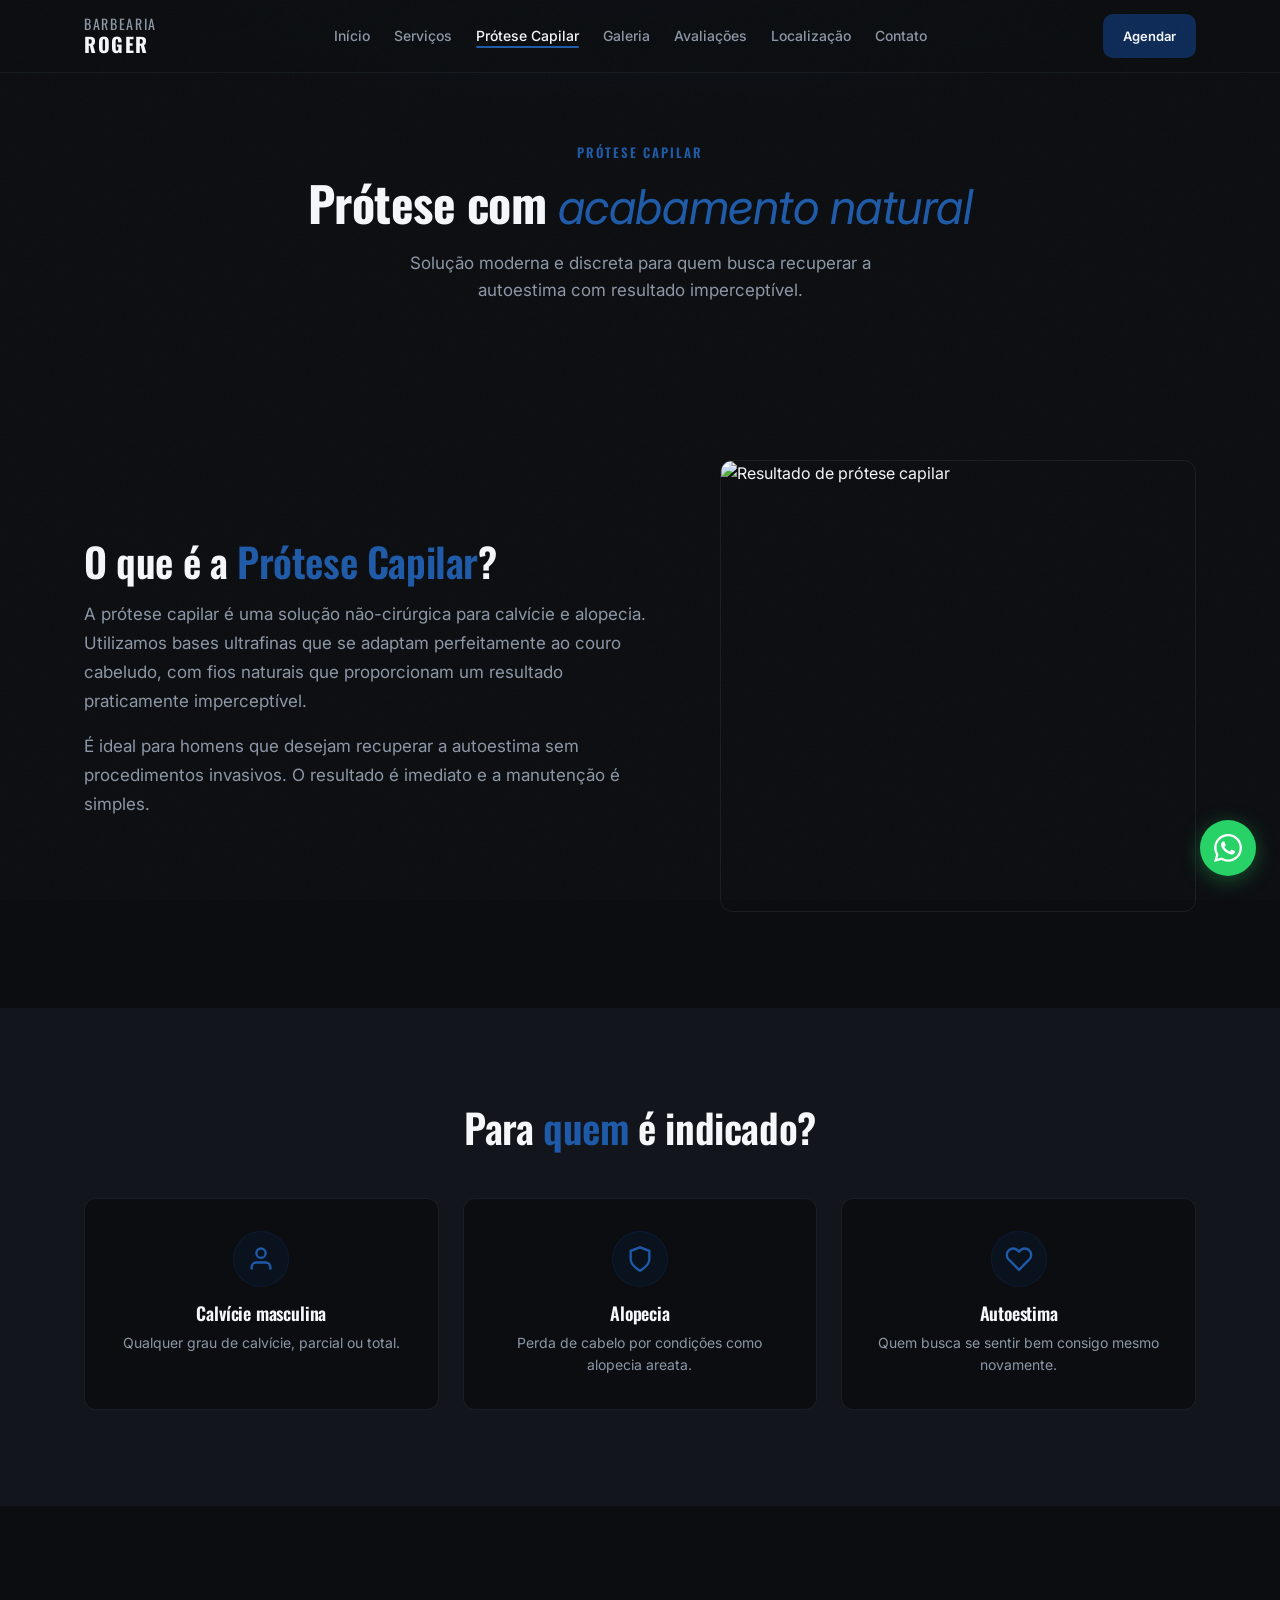
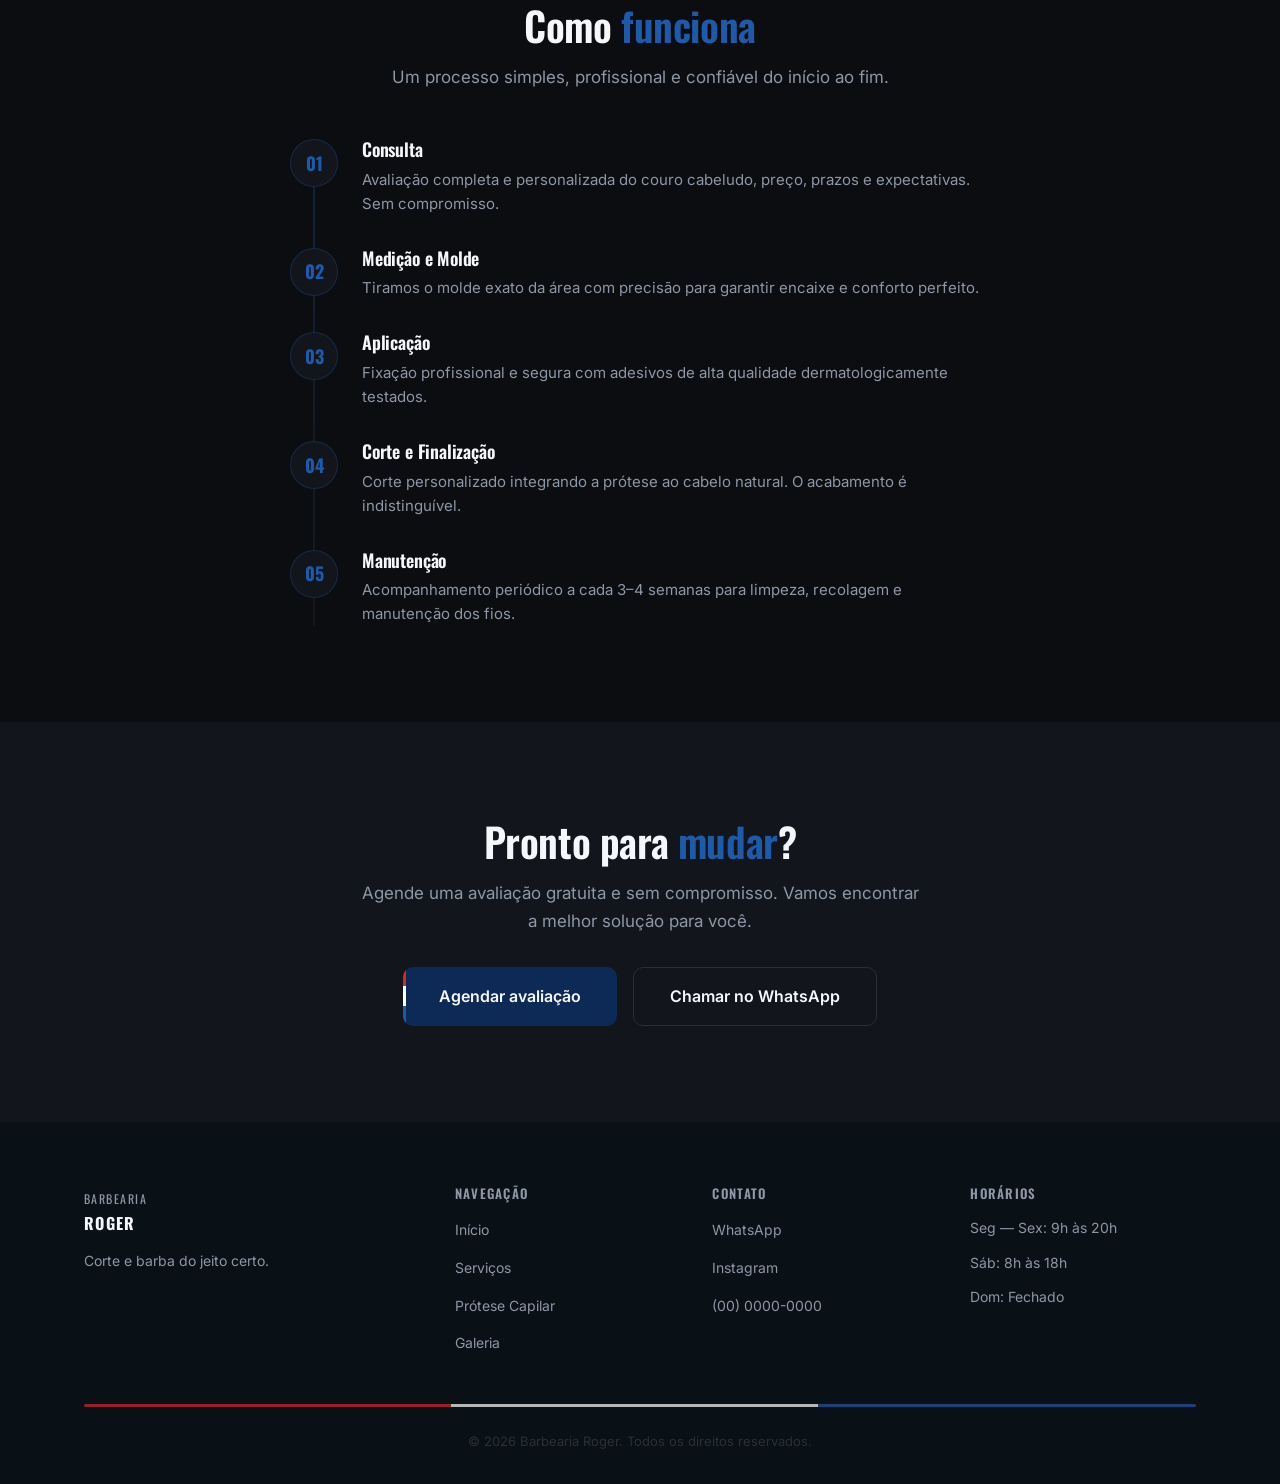
==== protese.html @ c95ae8a8 "feat: site completo Barbearia Roger — landing page, serviços, prótese capilar - Landing page com her" ====
<!DOCTYPE html>
<html lang="pt-BR">
<head>
  <meta charset="UTF-8">
  <meta name="viewport" content="width=device-width, initial-scale=1.0">
  <title>Prótese Capilar — Barbearia Roger</title>
  <meta name="description" content="Prótese capilar com acabamento natural na Barbearia Roger. Resultado imperceptível. Agende sua avaliação.">
  <link rel="preconnect" href="https://fonts.googleapis.com">
  <link rel="preconnect" href="https://fonts.gstatic.com" crossorigin>
  <link href="https://fonts.googleapis.com/css2?family=Oswald:wght@400;500;600;700&family=Inter:ital,wght@0,300;0,400;0,500;0,600;0,700;1,400&display=swap" rel="stylesheet">
  <link rel="stylesheet" href="css/style.css">
  <link rel="stylesheet" href="css/animations.css">
</head>
<body>
  <div class="noise-overlay"></div>

  <!-- Header -->
  <header class="header" id="header">
    <div class="container header__inner">
      <a href="index.html" class="header__logo">
        <span class="logo-text">BARBEARIA<br><strong>ROGER</strong></span>
      </a>
      <nav class="header__nav" id="nav">
        <ul class="header__menu">
          <li><a href="index.html" class="header__link">Início</a></li>
          <li><a href="servicos.html" class="header__link">Serviços</a></li>
          <li><a href="protese.html" class="header__link active">Prótese Capilar</a></li>
          <li><a href="index.html#galeria" class="header__link">Galeria</a></li>
          <li><a href="index.html#avaliacoes" class="header__link">Avaliações</a></li>
          <li><a href="index.html#localizacao" class="header__link">Localização</a></li>
          <li><a href="index.html#contato" class="header__link">Contato</a></li>
        </ul>
      </nav>
      <a href="https://wa.me/5500000000000" class="btn btn--primary header__cta" target="_blank" rel="noopener">Agendar</a>
      <button class="header__hamburger" id="hamburger" aria-label="Abrir menu">
        <span></span><span></span><span></span>
      </button>
    </div>
  </header>

  <div class="mobile-nav" id="mobileNav">
    <ul class="mobile-nav__menu">
      <li><a href="index.html" class="mobile-nav__link">Início</a></li>
      <li><a href="servicos.html" class="mobile-nav__link">Serviços</a></li>
      <li><a href="protese.html" class="mobile-nav__link">Prótese Capilar</a></li>
      <li><a href="index.html#galeria" class="mobile-nav__link">Galeria</a></li>
      <li><a href="index.html#avaliacoes" class="mobile-nav__link">Avaliações</a></li>
      <li><a href="index.html#localizacao" class="mobile-nav__link">Localização</a></li>
      <li><a href="index.html#contato" class="mobile-nav__link">Contato</a></li>
    </ul>
    <a href="https://wa.me/5500000000000" class="btn btn--primary mobile-nav__cta" target="_blank" rel="noopener">Agendar agora</a>
  </div>

  <main>
    <!-- Page Hero -->
    <section class="page-hero">
      <div class="container">
        <span class="section__badge">PRÓTESE CAPILAR</span>
        <h1 class="page-hero__title">Prótese com <em class="text-accent-italic">acabamento natural</em></h1>
        <p class="page-hero__subtitle">Solução moderna e discreta para quem busca recuperar a autoestima com resultado imperceptível.</p>
      </div>
    </section>

    <!-- O que é -->
    <section class="section">
      <div class="container">
        <div class="protese-page-grid">
          <div class="protese-page__content">
            <h2 class="section__title">O que é a <span class="text-accent">Prótese Capilar</span>?</h2>
            <p class="protese-page__text">
              A prótese capilar é uma solução não-cirúrgica para calvície e alopecia. Utilizamos bases ultrafinas que se adaptam perfeitamente ao couro cabeludo, com fios naturais que proporcionam um resultado praticamente imperceptível.
            </p>
            <p class="protese-page__text">
              É ideal para homens que desejam recuperar a autoestima sem procedimentos invasivos. O resultado é imediato e a manutenção é simples.
            </p>
          </div>
          <div class="protese-page__image">
            <img src="https://images.unsplash.com/photo-1622286342621-4bd786c2447c?w=600&h=700&fit=crop&crop=top" alt="Resultado de prótese capilar" loading="lazy">
          </div>
        </div>
      </div>
    </section>

    <!-- Para quem -->
    <section class="section section--alt">
      <div class="container">
        <div class="section__header">
          <h2 class="section__title">Para <span class="text-accent">quem</span> é indicado?</h2>
        </div>
        <div class="protese-features">
          <div class="protese-feature">
            <div class="protese-feature__icon">
              <svg width="28" height="28" viewBox="0 0 24 24" fill="none" stroke="currentColor" stroke-width="2"><path d="M20 21v-2a4 4 0 0 0-4-4H8a4 4 0 0 0-4 4v2"/><circle cx="12" cy="7" r="4"/></svg>
            </div>
            <h3>Calvície masculina</h3>
            <p>Qualquer grau de calvície, parcial ou total.</p>
          </div>
          <div class="protese-feature">
            <div class="protese-feature__icon">
              <svg width="28" height="28" viewBox="0 0 24 24" fill="none" stroke="currentColor" stroke-width="2"><path d="M12 22s8-4 8-10V5l-8-3-8 3v7c0 6 8 10 8 10z"/></svg>
            </div>
            <h3>Alopecia</h3>
            <p>Perda de cabelo por condições como alopecia areata.</p>
          </div>
          <div class="protese-feature">
            <div class="protese-feature__icon">
              <svg width="28" height="28" viewBox="0 0 24 24" fill="none" stroke="currentColor" stroke-width="2"><path d="M20.84 4.61a5.5 5.5 0 0 0-7.78 0L12 5.67l-1.06-1.06a5.5 5.5 0 0 0-7.78 7.78l1.06 1.06L12 21.23l7.78-7.78 1.06-1.06a5.5 5.5 0 0 0 0-7.78z"/></svg>
            </div>
            <h3>Autoestima</h3>
            <p>Quem busca se sentir bem consigo mesmo novamente.</p>
          </div>
        </div>
      </div>
    </section>

    <!-- Etapas -->
    <section class="section">
      <div class="container">
        <div class="section__header">
          <h2 class="section__title">Como <span class="text-accent">funciona</span></h2>
          <p class="section__subtitle">Um processo simples, profissional e confiável do início ao fim.</p>
        </div>
        <div class="steps-timeline">
          <div class="step-item">
            <div class="step-item__number">01</div>
            <div class="step-item__content">
              <h3>Consulta</h3>
              <p>Avaliação completa e personalizada do couro cabeludo, preço, prazos e expectativas. Sem compromisso.</p>
            </div>
          </div>
          <div class="step-item">
            <div class="step-item__number">02</div>
            <div class="step-item__content">
              <h3>Medição e Molde</h3>
              <p>Tiramos o molde exato da área com precisão para garantir encaixe e conforto perfeito.</p>
            </div>
          </div>
          <div class="step-item">
            <div class="step-item__number">03</div>
            <div class="step-item__content">
              <h3>Aplicação</h3>
              <p>Fixação profissional e segura com adesivos de alta qualidade dermatologicamente testados.</p>
            </div>
          </div>
          <div class="step-item">
            <div class="step-item__number">04</div>
            <div class="step-item__content">
              <h3>Corte e Finalização</h3>
              <p>Corte personalizado integrando a prótese ao cabelo natural. O acabamento é indistinguível.</p>
            </div>
          </div>
          <div class="step-item">
            <div class="step-item__number">05</div>
            <div class="step-item__content">
              <h3>Manutenção</h3>
              <p>Acompanhamento periódico a cada 3–4 semanas para limpeza, recolagem e manutenção dos fios.</p>
            </div>
          </div>
        </div>
      </div>
    </section>

    <!-- CTA -->
    <section class="section section--alt">
      <div class="container" style="text-align: center;">
        <h2 class="section__title" style="margin-bottom: var(--space-4);">Pronto para <span class="text-accent">mudar</span>?</h2>
        <p class="section__subtitle" style="margin-bottom: var(--space-6);">Agende uma avaliação gratuita e sem compromisso. Vamos encontrar a melhor solução para você.</p>
        <div style="display: flex; flex-wrap: wrap; justify-content: center; gap: var(--space-4);">
          <a href="https://wa.me/5500000000000?text=Olá! Gostaria de agendar uma avaliação de prótese capilar." class="btn btn--primary btn--lg" target="_blank" rel="noopener">
            <span class="btn__pole-stripe"></span>
            Agendar avaliação
          </a>
          <a href="https://wa.me/5500000000000" class="btn btn--secondary btn--lg" target="_blank" rel="noopener">
            Chamar no WhatsApp
          </a>
        </div>
      </div>
    </section>
  </main>

  <!-- Footer -->
  <footer class="footer">
    <div class="container">
      <div class="footer__grid">
        <div class="footer__brand">
          <span class="logo-text logo-text--sm">BARBEARIA<br><strong>ROGER</strong></span>
          <p class="footer__tagline">Corte e barba do jeito certo.</p>
        </div>
        <div class="footer__col">
          <h4 class="footer__heading">NAVEGAÇÃO</h4>
          <ul class="footer__links">
            <li><a href="index.html">Início</a></li>
            <li><a href="servicos.html">Serviços</a></li>
            <li><a href="protese.html">Prótese Capilar</a></li>
            <li><a href="index.html#galeria">Galeria</a></li>
          </ul>
        </div>
        <div class="footer__col">
          <h4 class="footer__heading">CONTATO</h4>
          <ul class="footer__links">
            <li><a href="https://wa.me/5500000000000" target="_blank" rel="noopener">WhatsApp</a></li>
            <li><a href="https://instagram.com/" target="_blank" rel="noopener">Instagram</a></li>
            <li><a href="tel:+5500000000000">(00) 0000-0000</a></li>
          </ul>
        </div>
        <div class="footer__col">
          <h4 class="footer__heading">HORÁRIOS</h4>
          <ul class="footer__links footer__links--info">
            <li>Seg — Sex: 9h às 20h</li>
            <li>Sáb: 8h às 18h</li>
            <li>Dom: Fechado</li>
          </ul>
        </div>
      </div>
      <div class="footer__barber-stripe"></div>
      <div class="footer__bottom">
        <p>&copy; 2026 Barbearia Roger. Todos os direitos reservados.</p>
      </div>
    </div>
  </footer>

  <a href="https://wa.me/5500000000000" class="whatsapp-float" target="_blank" rel="noopener" aria-label="WhatsApp">
    <svg width="28" height="28" viewBox="0 0 24 24" fill="#fff"><path d="M17.472 14.382c-.297-.149-1.758-.867-2.03-.967-.273-.099-.471-.148-.67.15-.197.297-.767.966-.94 1.164-.173.199-.347.223-.644.075-.297-.15-1.255-.463-2.39-1.475-.883-.788-1.48-1.761-1.653-2.059-.173-.297-.018-.458.13-.606.134-.133.298-.347.446-.52.149-.174.198-.298.298-.497.099-.198.05-.371-.025-.52-.075-.149-.669-1.612-.916-2.207-.242-.579-.487-.5-.669-.51-.173-.008-.371-.01-.57-.01-.198 0-.52.074-.792.372-.272.297-1.04 1.016-1.04 2.479 0 1.462 1.065 2.875 1.213 3.074.149.198 2.096 3.2 5.077 4.487.709.306 1.262.489 1.694.625.712.227 1.36.195 1.871.118.571-.085 1.758-.719 2.006-1.413.248-.694.248-1.289.173-1.413-.074-.124-.272-.198-.57-.347m-5.421 7.403h-.004a9.87 9.87 0 01-5.031-1.378l-.361-.214-3.741.982.998-3.648-.235-.374a9.86 9.86 0 01-1.51-5.26c.001-5.45 4.436-9.884 9.888-9.884 2.64 0 5.122 1.03 6.988 2.898a9.825 9.825 0 012.893 6.994c-.003 5.45-4.437 9.884-9.885 9.884m8.413-18.297A11.815 11.815 0 0012.05 0C5.495 0 .16 5.335.157 11.892c0 2.096.547 4.142 1.588 5.945L.057 24l6.305-1.654a11.882 11.882 0 005.683 1.448h.005c6.554 0 11.89-5.335 11.893-11.893a11.821 11.821 0 00-3.48-8.413z"/></svg>
  </a>

  <script src="js/main.js"></script>
  <style>
    .page-hero {
      padding: 140px 0 60px;
      text-align: center;
      background: radial-gradient(ellipse 60% 40% at 50% 0%, rgba(13, 42, 87, 0.2) 0%, transparent 70%);
    }
    .page-hero__title {
      font-size: clamp(32px, 6vw, 48px);
      font-family: var(--font-heading);
      font-weight: 700;
      margin-bottom: var(--space-4);
    }
    .page-hero__subtitle {
      font-size: 17px;
      color: var(--gray-smoke);
      max-width: 520px;
      margin: 0 auto;
    }

    /* Protese page grid */
    .protese-page-grid {
      display: grid;
      grid-template-columns: 1fr;
      gap: var(--space-7);
      align-items: center;
    }
    @media (min-width: 768px) {
      .protese-page-grid {
        grid-template-columns: 1.2fr 1fr;
        gap: var(--space-8);
      }
    }
    .protese-page__text {
      font-size: 17px;
      color: var(--gray-smoke);
      line-height: 1.7;
      margin-bottom: var(--space-4);
    }
    .protese-page__image {
      border-radius: var(--radius-card);
      overflow: hidden;
      border: 1px solid rgba(42, 47, 56, 0.5);
    }
    .protese-page__image img {
      width: 100%;
      height: 450px;
      object-fit: cover;
    }

    /* Features grid */
    .protese-features {
      display: grid;
      grid-template-columns: 1fr;
      gap: var(--space-5);
    }
    @media (min-width: 640px) {
      .protese-features {
        grid-template-columns: repeat(3, 1fr);
      }
    }
    .protese-feature {
      text-align: center;
      padding: var(--space-6);
      background: var(--black-coal);
      border: 1px solid rgba(42, 47, 56, 0.5);
      border-radius: var(--radius-card);
    }
    .protese-feature__icon {
      width: 56px;
      height: 56px;
      display: flex;
      align-items: center;
      justify-content: center;
      background: rgba(13, 42, 87, 0.2);
      border: 1px solid rgba(13, 42, 87, 0.4);
      border-radius: 50%;
      color: var(--blue-pole);
      margin: 0 auto var(--space-4);
    }
    .protese-feature h3 {
      font-size: 18px;
      margin-bottom: var(--space-2);
    }
    .protese-feature p {
      font-size: 14px;
      color: var(--gray-smoke);
    }

    /* Steps timeline */
    .steps-timeline {
      max-width: 700px;
      margin: 0 auto;
      display: flex;
      flex-direction: column;
      gap: var(--space-6);
      position: relative;
    }
    .steps-timeline::before {
      content: '';
      position: absolute;
      left: 23px;
      top: 0;
      bottom: 0;
      width: 2px;
      background: linear-gradient(180deg, var(--blue-pole) 0%, var(--gray-steel) 100%);
      opacity: 0.3;
    }
    .step-item {
      display: flex;
      gap: var(--space-5);
      align-items: flex-start;
      position: relative;
    }
    .step-item__number {
      font-family: var(--font-heading);
      font-size: 18px;
      font-weight: 700;
      color: var(--blue-pole);
      min-width: 48px;
      height: 48px;
      display: flex;
      align-items: center;
      justify-content: center;
      background: var(--black-graphite);
      border: 1px solid rgba(30, 90, 168, 0.3);
      border-radius: 50%;
      position: relative;
      z-index: 1;
    }
    .step-item__content h3 {
      font-size: 18px;
      margin-bottom: var(--space-2);
    }
    .step-item__content p {
      font-size: 15px;
      color: var(--gray-smoke);
      line-height: 1.6;
    }
  </style>
</body>
</html>
---- css/style.css ----
/* ========================================
   BARBEARIA ROGER — Design System CSS
   ======================================== */

/* ---- CSS Custom Properties (Tokens) ---- */
:root {
  /* Base */
  --black-coal: #0B0D10;
  --black-graphite: #12151B;
  --gray-steel: #2A2F38;
  --gray-smoke: #8D97A6;
  --white-ice: #F5F7FA;

  /* Brand */
  --blue-roger: #0D2A57;
  --blue-dark: #091B36;

  /* Accents */
  --red-pole: #D62828;
  --blue-pole: #1E5AA8;
  --white-pole: #FFFFFF;

  /* Footer special */
  --footer-bg: #091016;

  /* Spacing scale */
  --space-1: 4px;
  --space-2: 8px;
  --space-3: 12px;
  --space-4: 16px;
  --space-5: 24px;
  --space-6: 32px;
  --space-7: 48px;
  --space-8: 64px;

  /* Radius */
  --radius-card: 12px;
  --radius-chip: 999px;
  --radius-input: 10px;

  /* Container */
  --container-max: 1160px;
  --gutter: 24px;

  /* Type */
  --font-heading: 'Oswald', sans-serif;
  --font-body: 'Inter', sans-serif;

  /* Transitions */
  --transition-fast: 150ms ease;
  --transition-normal: 250ms ease;
  --transition-slow: 400ms ease;
}

/* ---- Reset ---- */
*, *::before, *::after {
  margin: 0;
  padding: 0;
  box-sizing: border-box;
}

html {
  scroll-behavior: smooth;
  -webkit-font-smoothing: antialiased;
  -moz-osx-font-smoothing: grayscale;
}

body {
  font-family: var(--font-body);
  font-size: 16px;
  line-height: 1.6;
  color: var(--white-ice);
  background-color: var(--black-coal);
  overflow-x: hidden;
}

img {
  max-width: 100%;
  height: auto;
  display: block;
}

a {
  color: inherit;
  text-decoration: none;
}

ul, ol {
  list-style: none;
}

button, input, textarea, select {
  font-family: inherit;
  font-size: inherit;
  color: inherit;
  border: none;
  outline: none;
  background: none;
}

button {
  cursor: pointer;
}

/* ---- Noise overlay ---- */
.noise-overlay {
  position: fixed;
  inset: 0;
  z-index: 9999;
  pointer-events: none;
  opacity: 0.035;
  background-image: url("data:image/svg+xml,%3Csvg viewBox='0 0 256 256' xmlns='http://www.w3.org/2000/svg'%3E%3Cfilter id='noise'%3E%3CfeTurbulence type='fractalNoise' baseFrequency='0.9' numOctaves='4' stitchTiles='stitch'/%3E%3C/filter%3E%3Crect width='100%25' height='100%25' filter='url(%23noise)'/%3E%3C/svg%3E");
  background-repeat: repeat;
  background-size: 256px 256px;
}

/* ---- Container ---- */
.container {
  width: 100%;
  max-width: var(--container-max);
  margin: 0 auto;
  padding: 0 var(--gutter);
}

/* ---- Typography ---- */
h1, h2, h3, h4, h5, h6 {
  font-family: var(--font-heading);
  font-weight: 600;
  line-height: 1.15;
  letter-spacing: -0.01em;
}

.text-accent {
  color: var(--blue-pole);
}

.text-accent-italic {
  color: var(--blue-pole);
  font-style: italic;
  font-family: var(--font-body);
  font-weight: 400;
}

/* ---- Buttons ---- */
.btn {
  display: inline-flex;
  align-items: center;
  justify-content: center;
  gap: var(--space-2);
  padding: 14px 28px;
  font-family: var(--font-body);
  font-size: 15px;
  font-weight: 600;
  border-radius: var(--radius-input);
  transition: all var(--transition-normal);
  position: relative;
  overflow: hidden;
  min-height: 44px;
  white-space: nowrap;
}

.btn--primary {
  background: var(--blue-roger);
  color: var(--white-ice);
}

.btn--primary:hover {
  background: var(--blue-dark);
  transform: translateY(-1px);
}

.btn__pole-stripe {
  position: absolute;
  left: 0;
  top: 0;
  bottom: 0;
  width: 3px;
  background: linear-gradient(
    180deg,
    var(--red-pole) 0%,
    var(--red-pole) 33%,
    var(--white-pole) 33%,
    var(--white-pole) 66%,
    var(--blue-pole) 66%,
    var(--blue-pole) 100%
  );
  border-radius: 3px 0 0 3px;
}

.btn--secondary {
  background: transparent;
  color: var(--white-ice);
  border: 1px solid var(--gray-steel);
}

.btn--secondary:hover {
  background: var(--black-graphite);
  transform: translateY(-1px);
}

.btn--ghost {
  background: transparent;
  color: var(--white-ice);
}

.btn--ghost:hover {
  text-decoration: underline;
  text-shadow: 0 0 8px rgba(245, 247, 250, 0.15);
}

.btn--lg {
  padding: 16px 36px;
  font-size: 16px;
}

.btn--full {
  width: 100%;
}

/* ---- Cards ---- */
.card {
  background: var(--black-graphite);
  border: 1px solid rgba(42, 47, 56, 0.6);
  border-radius: var(--radius-card);
  padding: var(--space-5);
  position: relative;
  transition: all var(--transition-normal);
}

.card:hover {
  border-color: rgba(42, 47, 56, 1);
  box-shadow: 0 0 30px rgba(13, 42, 87, 0.1);
}

.card__badge {
  position: absolute;
  top: var(--space-4);
  right: var(--space-4);
  background: var(--black-graphite);
  border: 1px solid var(--gray-steel);
  color: var(--white-ice);
  font-size: 11px;
  font-weight: 600;
  text-transform: uppercase;
  letter-spacing: 0.05em;
  padding: 4px 12px;
  border-radius: var(--radius-chip);
}

.badge--new .card__badge,
.card__badge.badge--new {
  border-color: var(--red-pole);
}
.badge--new::before {
  content: '';
  display: inline-block;
  width: 6px;
  height: 6px;
  background: var(--red-pole);
  border-radius: 50%;
  margin-right: 6px;
  vertical-align: middle;
}

/* ---- Section ---- */
.section {
  padding: 96px 0;
}

.section--alt {
  background: var(--black-graphite);
}

.section__header {
  text-align: center;
  margin-bottom: var(--space-7);
}

.section__badge {
  display: inline-block;
  font-family: var(--font-heading);
  font-size: 13px;
  font-weight: 600;
  letter-spacing: 0.15em;
  color: var(--blue-pole);
  text-transform: uppercase;
  margin-bottom: var(--space-3);
}

.section__title {
  font-size: clamp(28px, 5vw, 40px);
  color: var(--white-ice);
  margin-bottom: var(--space-4);
}

.section__subtitle {
  font-size: 17px;
  color: var(--gray-smoke);
  max-width: 560px;
  margin: 0 auto;
}

.section__cta {
  text-align: center;
  margin-top: var(--space-7);
}

/* ==============================
   HEADER
   ============================== */
.header {
  position: fixed;
  top: 0;
  left: 0;
  right: 0;
  z-index: 1000;
  background: rgba(11, 13, 16, 0.85);
  backdrop-filter: blur(16px);
  -webkit-backdrop-filter: blur(16px);
  border-bottom: 1px solid rgba(42, 47, 56, 0.4);
  transition: background var(--transition-normal);
}

.header__inner {
  display: flex;
  align-items: center;
  justify-content: space-between;
  height: 72px;
}

.header__logo {
  display: flex;
  align-items: center;
  gap: var(--space-3);
}

.logo-text {
  font-family: var(--font-heading);
  font-size: 14px;
  line-height: 1.2;
  letter-spacing: 0.12em;
  color: var(--gray-smoke);
}

.logo-text strong {
  font-size: 20px;
  color: var(--white-ice);
  letter-spacing: 0.08em;
}

.logo-text--sm {
  font-size: 12px;
}
.logo-text--sm strong {
  font-size: 16px;
}

.header__nav {
  display: none;
}

.header__menu {
  display: flex;
  gap: var(--space-5);
}

.header__link {
  font-size: 14px;
  font-weight: 500;
  color: var(--gray-smoke);
  transition: color var(--transition-fast);
  position: relative;
}

.header__link:hover,
.header__link.active {
  color: var(--white-ice);
}

.header__link.active::after {
  content: '';
  position: absolute;
  bottom: -4px;
  left: 0;
  right: 0;
  height: 2px;
  background: var(--blue-pole);
  border-radius: 1px;
}

.header__cta {
  display: none;
  padding: 10px 20px;
  font-size: 13px;
}

.header__hamburger {
  display: flex;
  flex-direction: column;
  gap: 5px;
  padding: 8px;
}

.header__hamburger span {
  display: block;
  width: 22px;
  height: 2px;
  background: var(--white-ice);
  border-radius: 2px;
  transition: all var(--transition-fast);
}

.header__hamburger.active span:nth-child(1) {
  transform: rotate(45deg) translate(5px, 5px);
}
.header__hamburger.active span:nth-child(2) {
  opacity: 0;
}
.header__hamburger.active span:nth-child(3) {
  transform: rotate(-45deg) translate(5px, -5px);
}

/* Mobile nav */
.mobile-nav {
  position: fixed;
  top: 72px;
  left: 0;
  right: 0;
  bottom: 0;
  background: rgba(11, 13, 16, 0.97);
  backdrop-filter: blur(20px);
  -webkit-backdrop-filter: blur(20px);
  z-index: 999;
  display: flex;
  flex-direction: column;
  align-items: center;
  justify-content: center;
  gap: var(--space-6);
  opacity: 0;
  pointer-events: none;
  transition: opacity var(--transition-normal);
}

.mobile-nav.active {
  opacity: 1;
  pointer-events: auto;
}

.mobile-nav__menu {
  display: flex;
  flex-direction: column;
  align-items: center;
  gap: var(--space-5);
}

.mobile-nav__link {
  font-family: var(--font-heading);
  font-size: 24px;
  font-weight: 500;
  color: var(--gray-smoke);
  transition: color var(--transition-fast);
}

.mobile-nav__link:hover {
  color: var(--white-ice);
}

.mobile-nav__cta {
  margin-top: var(--space-4);
}

@media (min-width: 768px) {
  .header__nav {
    display: block;
  }
  .header__cta {
    display: inline-flex;
  }
  .header__hamburger {
    display: none;
  }
}

/* ==============================
   HERO
   ============================== */
.hero {
  position: relative;
  min-height: 100vh;
  display: flex;
  align-items: center;
  padding-top: 72px;
  overflow: hidden;
}

.hero__bg {
  position: absolute;
  inset: 0;
  background:
    radial-gradient(ellipse 60% 50% at 50% 0%, rgba(13, 42, 87, 0.25) 0%, transparent 70%),
    radial-gradient(ellipse 40% 30% at 80% 80%, rgba(30, 90, 168, 0.08) 0%, transparent 70%);
  z-index: 0;
}

.hero__content {
  position: relative;
  z-index: 1;
  text-align: center;
  padding: var(--space-8) 0;
}

.hero__badge {
  display: inline-flex;
  align-items: center;
  gap: var(--space-2);
  background: var(--black-graphite);
  border: 1px solid var(--gray-steel);
  border-radius: var(--radius-chip);
  padding: 6px 16px;
  font-size: 12px;
  font-weight: 600;
  text-transform: uppercase;
  letter-spacing: 0.08em;
  color: var(--gray-smoke);
  margin-bottom: var(--space-6);
}

.barber-pole-dot {
  display: inline-block;
  width: 8px;
  height: 8px;
  border-radius: 50%;
  background: var(--red-pole);
  box-shadow: 0 0 8px rgba(214, 40, 40, 0.4);
}

.hero__title {
  font-size: clamp(40px, 8vw, 64px);
  font-weight: 700;
  letter-spacing: -0.02em;
  line-height: 1.05;
  margin-bottom: var(--space-5);
}

.hero__subtitle {
  font-size: clamp(16px, 2.5vw, 20px);
  color: var(--gray-smoke);
  max-width: 520px;
  margin: 0 auto var(--space-6);
  line-height: 1.5;
}

.hero__actions {
  display: flex;
  flex-wrap: wrap;
  justify-content: center;
  gap: var(--space-4);
  margin-bottom: var(--space-8);
}

.hero__stats {
  display: inline-flex;
  align-items: center;
  gap: var(--space-6);
  background: rgba(18, 21, 27, 0.6);
  border: 1px solid rgba(42, 47, 56, 0.5);
  border-radius: var(--radius-card);
  padding: var(--space-5) var(--space-6);
}

.hero__stat {
  text-align: center;
}

.hero__stat-number {
  display: block;
  font-family: var(--font-heading);
  font-size: 28px;
  font-weight: 700;
  color: var(--white-ice);
}

.hero__stat-label {
  font-size: 13px;
  color: var(--gray-smoke);
}

.hero__stat-divider {
  width: 1px;
  height: 32px;
  background: var(--gray-steel);
}

/* ==============================
   SERVICES
   ============================== */
.services-grid {
  display: grid;
  grid-template-columns: 1fr;
  gap: var(--space-5);
}

@media (min-width: 640px) {
  .services-grid {
    grid-template-columns: repeat(2, 1fr);
  }
}

@media (min-width: 1024px) {
  .services-grid {
    grid-template-columns: repeat(3, 1fr);
  }
}

.service-card {
  padding: var(--space-6);
}

.service-card__icon {
  width: 48px;
  height: 48px;
  display: flex;
  align-items: center;
  justify-content: center;
  background: rgba(13, 42, 87, 0.2);
  border: 1px solid rgba(13, 42, 87, 0.4);
  border-radius: var(--radius-input);
  color: var(--blue-pole);
  margin-bottom: var(--space-4);
}

.service-card__title {
  font-size: 20px;
  margin-bottom: var(--space-3);
}

.service-card__meta {
  display: flex;
  align-items: center;
  gap: var(--space-4);
  margin-bottom: var(--space-4);
}

.service-card__price {
  font-family: var(--font-heading);
  font-size: 24px;
  font-weight: 700;
  color: var(--white-ice);
}

.service-card__duration {
  font-size: 13px;
  color: var(--gray-smoke);
}

.service-card__features {
  display: flex;
  flex-direction: column;
  gap: var(--space-2);
}

.service-card__features li {
  font-size: 14px;
  color: var(--gray-smoke);
  padding-left: 16px;
  position: relative;
}

.service-card__features li::before {
  content: '';
  position: absolute;
  left: 0;
  top: 8px;
  width: 6px;
  height: 6px;
  border-radius: 50%;
  background: var(--blue-pole);
  opacity: 0.6;
}

/* ==============================
   PRÓTESE CAPILAR
   ============================== */
.protese-grid {
  display: grid;
  grid-template-columns: 1fr;
  gap: var(--space-7);
  align-items: center;
}

@media (min-width: 768px) {
  .protese-grid {
    grid-template-columns: 1fr 1fr;
    gap: var(--space-8);
  }
}

.protese__text {
  font-size: 17px;
  color: var(--gray-smoke);
  line-height: 1.7;
  margin-bottom: var(--space-6);
}

.protese__steps {
  display: flex;
  flex-direction: column;
  gap: var(--space-4);
  margin-bottom: var(--space-6);
}

.protese__step {
  display: flex;
  align-items: flex-start;
  gap: var(--space-4);
}

.protese__step-num {
  font-family: var(--font-heading);
  font-size: 20px;
  font-weight: 700;
  color: var(--blue-pole);
  min-width: 32px;
}

.protese__step h4 {
  font-family: var(--font-body);
  font-size: 15px;
  font-weight: 600;
  color: var(--white-ice);
  margin-bottom: 2px;
}

.protese__step p {
  font-size: 14px;
  color: var(--gray-smoke);
}

.protese__image-frame {
  position: relative;
  border-radius: var(--radius-card);
  overflow: hidden;
  border: 1px solid rgba(42, 47, 56, 0.5);
}

.protese__image-frame img {
  width: 100%;
  height: 500px;
  object-fit: cover;
}

.protese__image-badge {
  position: absolute;
  bottom: var(--space-5);
  left: var(--space-5);
  background: rgba(11, 13, 16, 0.85);
  backdrop-filter: blur(8px);
  border: 1px solid rgba(42, 47, 56, 0.5);
  border-radius: var(--radius-input);
  padding: 12px 20px;
  display: flex;
  flex-direction: column;
}

.protese__image-badge span {
  font-size: 12px;
  color: var(--gray-smoke);
}

.protese__image-badge strong {
  font-family: var(--font-heading);
  font-size: 18px;
  color: var(--white-ice);
}

/* ==============================
   ANTES E DEPOIS (Gallery)
   ============================== */
.gallery-grid {
  display: grid;
  grid-template-columns: 1fr;
  gap: var(--space-5);
}

@media (min-width: 640px) {
  .gallery-grid {
    grid-template-columns: repeat(2, 1fr);
  }
}

@media (min-width: 1024px) {
  .gallery-grid {
    grid-template-columns: repeat(3, 1fr);
  }
}

/* Tilt card wrapper */
.tilt-card {
  perspective: 800px;
  cursor: default;
}

.ba-card {
  background: var(--black-graphite);
  border: 1px solid rgba(42, 47, 56, 0.6);
  border-radius: var(--radius-card);
  overflow: hidden;
  position: relative;
  transform-style: preserve-3d;
  transition: transform 0ms, box-shadow var(--transition-normal);
  will-change: transform;
}

.ba-card:hover {
  box-shadow:
    0 20px 40px rgba(0, 0, 0, 0.3),
    0 0 30px rgba(13, 42, 87, 0.15);
}

.ba-card__shine {
  position: absolute;
  inset: 0;
  background: radial-gradient(
    circle at var(--mouse-x, 50%) var(--mouse-y, 50%),
    rgba(245, 247, 250, 0.06) 0%,
    transparent 60%
  );
  pointer-events: none;
  z-index: 2;
  opacity: 0;
  transition: opacity var(--transition-normal);
}

.ba-card:hover .ba-card__shine {
  opacity: 1;
}

.ba-card__images {
  display: grid;
  grid-template-columns: 1fr 1fr;
}

.ba-card__image {
  position: relative;
  overflow: hidden;
  height: 240px;
}

.ba-card__image img {
  width: 100%;
  height: 100%;
  object-fit: cover;
  transition: transform var(--transition-slow);
}

.ba-card:hover .ba-card__image img {
  transform: scale(1.03);
}

.ba-card__label {
  position: absolute;
  bottom: var(--space-2);
  left: var(--space-2);
  background: rgba(11, 13, 16, 0.8);
  backdrop-filter: blur(4px);
  padding: 3px 10px;
  border-radius: var(--radius-chip);
  font-size: 11px;
  font-weight: 600;
  text-transform: uppercase;
  letter-spacing: 0.05em;
  color: var(--gray-smoke);
}

.ba-card__label--after {
  background: rgba(13, 42, 87, 0.85);
  color: var(--white-ice);
}

.ba-card__info {
  padding: var(--space-4) var(--space-5);
  position: relative;
  z-index: 1;
}

.ba-card__info h4 {
  font-size: 16px;
  margin-bottom: 4px;
}

.ba-card__info p {
  font-size: 13px;
  color: var(--gray-smoke);
}

/* ==============================
   REVIEWS
   ============================== */
.reviews-hero {
  text-align: center;
  margin-bottom: var(--space-7);
}

.reviews-score {
  display: inline-flex;
  flex-direction: column;
  align-items: center;
  gap: var(--space-2);
}

.reviews-score__number {
  font-family: var(--font-heading);
  font-size: 56px;
  font-weight: 700;
  color: var(--white-ice);
  line-height: 1;
}

.reviews-score__stars {
  font-size: 22px;
  color: #FBBF24;
  letter-spacing: 4px;
}

.reviews-score__label {
  font-size: 14px;
  color: var(--gray-smoke);
}

.reviews-grid {
  display: grid;
  grid-template-columns: 1fr;
  gap: var(--space-5);
}

@media (min-width: 640px) {
  .reviews-grid {
    grid-template-columns: repeat(2, 1fr);
  }
}

@media (min-width: 1024px) {
  .reviews-grid {
    grid-template-columns: repeat(4, 1fr);
  }
}

.review-card {
  padding: var(--space-5);
}

.review-card__header {
  display: flex;
  align-items: center;
  gap: var(--space-3);
  margin-bottom: var(--space-4);
}

.review-card__avatar {
  width: 40px;
  height: 40px;
  border-radius: 50%;
  background: var(--blue-roger);
  display: flex;
  align-items: center;
  justify-content: center;
  font-family: var(--font-heading);
  font-size: 16px;
  font-weight: 700;
  color: var(--white-ice);
  flex-shrink: 0;
}

.review-card__name {
  font-family: var(--font-body);
  font-size: 14px;
  font-weight: 600;
}

.review-card__stars {
  font-size: 14px;
  color: #FBBF24;
  letter-spacing: 2px;
}

.review-card__text {
  font-size: 14px;
  color: var(--gray-smoke);
  line-height: 1.6;
  margin-bottom: var(--space-3);
}

.review-card__source {
  font-size: 12px;
  color: var(--gray-steel);
  font-weight: 500;
}

/* ==============================
   LOCATION
   ============================== */
.location-grid {
  display: grid;
  grid-template-columns: 1fr;
  gap: var(--space-7);
}

@media (min-width: 768px) {
  .location-grid {
    grid-template-columns: 1fr 1.5fr;
    align-items: start;
  }
}

.location__info {
  display: flex;
  flex-direction: column;
  gap: var(--space-5);
}

.location__item {
  display: flex;
  gap: var(--space-4);
  align-items: flex-start;
}

.location__item svg {
  color: var(--blue-pole);
  flex-shrink: 0;
  margin-top: 2px;
}

.location__item h4 {
  font-family: var(--font-body);
  font-size: 15px;
  font-weight: 600;
  margin-bottom: 4px;
}

.location__item p {
  font-size: 14px;
  color: var(--gray-smoke);
  line-height: 1.5;
}

.location__map {
  border-radius: var(--radius-card);
  overflow: hidden;
  border: 1px solid rgba(42, 47, 56, 0.5);
}

/* ==============================
   CONTACT
   ============================== */
.contact-grid {
  display: grid;
  grid-template-columns: 1fr;
  gap: var(--space-7);
}

@media (min-width: 768px) {
  .contact-grid {
    grid-template-columns: 1fr 1.5fr;
    align-items: start;
  }
}

.contact__buttons {
  display: flex;
  flex-direction: column;
  gap: var(--space-4);
}

.contact-btn {
  display: flex;
  align-items: center;
  gap: var(--space-4);
  padding: var(--space-5);
  background: var(--black-coal);
  border: 1px solid rgba(42, 47, 56, 0.6);
  border-radius: var(--radius-card);
  transition: all var(--transition-normal);
}

.contact-btn:hover {
  border-color: var(--gray-steel);
  transform: translateY(-2px);
}

.contact-btn svg {
  flex-shrink: 0;
}

.contact-btn strong {
  display: block;
  font-size: 15px;
}

.contact-btn span {
  font-size: 13px;
  color: var(--gray-smoke);
}

.contact-btn--whatsapp:hover {
  border-color: #25D366;
}

.contact-btn--whatsapp svg {
  color: #25D366;
}

.contact-btn--instagram:hover {
  border-color: #E1306C;
}

.contact-btn--instagram svg {
  color: #E1306C;
}

.contact-btn--phone svg {
  color: var(--blue-pole);
}

/* Form */
.contact-form {
  display: flex;
  flex-direction: column;
  gap: var(--space-4);
}

.form-input {
  width: 100%;
  padding: 14px 16px;
  background: var(--black-coal);
  border: 1px solid var(--gray-steel);
  border-radius: var(--radius-input);
  color: var(--white-ice);
  font-size: 15px;
  transition: border-color var(--transition-fast);
}

.form-input::placeholder {
  color: var(--gray-smoke);
}

.form-input:focus {
  border-color: var(--blue-roger);
  box-shadow: 0 0 0 3px rgba(13, 42, 87, 0.2);
}

.form-input:invalid:not(:placeholder-shown) {
  border-color: var(--red-pole);
}

select.form-input {
  appearance: none;
  background-image: url("data:image/svg+xml,%3Csvg xmlns='http://www.w3.org/2000/svg' width='16' height='16' viewBox='0 0 24 24' fill='none' stroke='%238D97A6' stroke-width='2'%3E%3Cpolyline points='6 9 12 15 18 9'%3E%3C/polyline%3E%3C/svg%3E");
  background-repeat: no-repeat;
  background-position: right 14px center;
  padding-right: 40px;
}

select.form-input option {
  background: var(--black-coal);
  color: var(--white-ice);
}

textarea.form-input {
  resize: vertical;
  min-height: 100px;
}

/* ==============================
   FOOTER
   ============================== */
.footer {
  background: var(--footer-bg);
  padding: var(--space-8) 0 var(--space-6);
}

.footer__grid {
  display: grid;
  grid-template-columns: 1fr;
  gap: var(--space-6);
  margin-bottom: var(--space-7);
}

@media (min-width: 640px) {
  .footer__grid {
    grid-template-columns: repeat(2, 1fr);
  }
}

@media (min-width: 768px) {
  .footer__grid {
    grid-template-columns: 1.5fr 1fr 1fr 1fr;
  }
}

.footer__tagline {
  font-size: 14px;
  color: var(--gray-smoke);
  margin-top: var(--space-3);
}

.footer__heading {
  font-family: var(--font-heading);
  font-size: 13px;
  font-weight: 600;
  letter-spacing: 0.1em;
  color: var(--gray-smoke);
  margin-bottom: var(--space-4);
}

.footer__links {
  display: flex;
  flex-direction: column;
  gap: var(--space-3);
}

.footer__links a {
  font-size: 14px;
  color: var(--gray-smoke);
  transition: color var(--transition-fast);
}

.footer__links a:hover {
  color: var(--white-ice);
}

.footer__links--info li {
  font-size: 14px;
  color: var(--gray-smoke);
}

.footer__barber-stripe {
  height: 3px;
  background: linear-gradient(
    90deg,
    var(--red-pole) 0%,
    var(--red-pole) 33%,
    var(--white-pole) 33%,
    var(--white-pole) 66%,
    var(--blue-pole) 66%,
    var(--blue-pole) 100%
  );
  border-radius: 2px;
  margin-bottom: var(--space-5);
  opacity: 0.7;
}

.footer__bottom {
  text-align: center;
}

.footer__bottom p {
  font-size: 13px;
  color: var(--gray-steel);
}

/* ==============================
   WHATSAPP FLOAT
   ============================== */
.whatsapp-float {
  position: fixed;
  bottom: 24px;
  right: 24px;
  z-index: 900;
  width: 56px;
  height: 56px;
  background: #25D366;
  border-radius: 50%;
  display: flex;
  align-items: center;
  justify-content: center;
  box-shadow: 0 4px 20px rgba(37, 211, 102, 0.35);
  transition: all var(--transition-normal);
}

.whatsapp-float:hover {
  transform: scale(1.1);
  box-shadow: 0 6px 28px rgba(37, 211, 102, 0.5);
}

/* ==============================
   SCROLL ANIMATIONS (fade-in)
   ============================== */
.fade-in {
  opacity: 0;
  transform: translateY(24px);
  transition: opacity 0.6s ease, transform 0.6s ease;
}

.fade-in.visible {
  opacity: 1;
  transform: translateY(0);
}

/* ==============================
   RESPONSIVE FINE-TUNING
   ============================== */
@media (max-width: 767px) {
  .hero__stats {
    flex-direction: row;
    gap: var(--space-4);
    padding: var(--space-4) var(--space-5);
  }

  .hero__stat-divider {
    width: 1px;
    height: 24px;
  }

  .protese__image-frame img {
    height: 350px;
  }

  .ba-card__image {
    height: 180px;
  }
}

@media (max-width: 479px) {
  .hero__actions {
    flex-direction: column;
    align-items: stretch;
  }

  .hero__actions .btn {
    width: 100%;
  }
}
---- css/animations.css ----
/* ========================================
   BARBEARIA ROGER — Animations CSS
   ======================================== */

/* ---- Scroll reveal animations ---- */
@keyframes fadeInUp {
  from {
    opacity: 0;
    transform: translateY(30px);
  }
  to {
    opacity: 1;
    transform: translateY(0);
  }
}

@keyframes fadeInLeft {
  from {
    opacity: 0;
    transform: translateX(-30px);
  }
  to {
    opacity: 1;
    transform: translateX(0);
  }
}

@keyframes fadeInRight {
  from {
    opacity: 0;
    transform: translateX(30px);
  }
  to {
    opacity: 1;
    transform: translateX(0);
  }
}

@keyframes scaleIn {
  from {
    opacity: 0;
    transform: scale(0.92);
  }
  to {
    opacity: 1;
    transform: scale(1);
  }
}

@keyframes pulse {
  0%, 100% {
    box-shadow: 0 0 8px rgba(214, 40, 40, 0.4);
  }
  50% {
    box-shadow: 0 0 16px rgba(214, 40, 40, 0.7);
  }
}

/* ---- Hero animations ---- */
.hero__badge {
  animation: fadeInUp 0.6s ease 0.2s both;
}

.hero__title {
  animation: fadeInUp 0.6s ease 0.4s both;
}

.hero__subtitle {
  animation: fadeInUp 0.6s ease 0.55s both;
}

.hero__actions {
  animation: fadeInUp 0.6s ease 0.7s both;
}

.hero__stats {
  animation: fadeInUp 0.6s ease 0.85s both;
}

.barber-pole-dot {
  animation: pulse 2s ease-in-out infinite;
}

/* ---- Tilt card 3D ---- */
.tilt-card {
  perspective: 800px;
}

.tilt-card .ba-card {
  transform-style: preserve-3d;
  /* Transition set to 0ms when hovering so it's instant */
  transition: box-shadow var(--transition-normal);
}

/* ---- Stagger entrance for cards in grid ---- */
.services-grid .card,
.gallery-grid .tilt-card,
.reviews-grid .card {
  opacity: 0;
  transform: translateY(30px);
}

.services-grid .card.visible,
.gallery-grid .tilt-card.visible,
.reviews-grid .card.visible {
  animation: fadeInUp 0.5s ease forwards;
}

.services-grid .card.visible:nth-child(1),
.gallery-grid .tilt-card.visible:nth-child(1),
.reviews-grid .card.visible:nth-child(1) { animation-delay: 0ms; }

.services-grid .card.visible:nth-child(2),
.gallery-grid .tilt-card.visible:nth-child(2),
.reviews-grid .card.visible:nth-child(2) { animation-delay: 80ms; }

.services-grid .card.visible:nth-child(3),
.gallery-grid .tilt-card.visible:nth-child(3),
.reviews-grid .card.visible:nth-child(3) { animation-delay: 160ms; }

.services-grid .card.visible:nth-child(4),
.gallery-grid .tilt-card.visible:nth-child(4),
.reviews-grid .card.visible:nth-child(4) { animation-delay: 240ms; }

.services-grid .card.visible:nth-child(5),
.gallery-grid .tilt-card.visible:nth-child(5) { animation-delay: 320ms; }

.services-grid .card.visible:nth-child(6),
.gallery-grid .tilt-card.visible:nth-child(6) { animation-delay: 400ms; }

/* ---- Section header animation ---- */
.section__header {
  opacity: 0;
  transform: translateY(24px);
}

.section__header.visible {
  animation: fadeInUp 0.6s ease forwards;
}

/* ---- Protese section ---- */
.protese__content {
  opacity: 0;
  transform: translateX(-30px);
}

.protese__content.visible {
  animation: fadeInLeft 0.6s ease forwards;
}

.protese__image {
  opacity: 0;
  transform: translateX(30px);
}

.protese__image.visible {
  animation: fadeInRight 0.6s ease 0.2s forwards;
}

/* ---- Location & Contact ---- */
.location__info,
.contact__buttons {
  opacity: 0;
  transform: translateX(-24px);
}

.location__info.visible,
.contact__buttons.visible {
  animation: fadeInLeft 0.6s ease forwards;
}

.location__map,
.contact-form {
  opacity: 0;
  transform: translateX(24px);
}

.location__map.visible,
.contact-form.visible {
  animation: fadeInRight 0.6s ease 0.15s forwards;
}

/* ---- Reviews hero ---- */
.reviews-hero {
  opacity: 0;
  transform: scale(0.92);
}

.reviews-hero.visible {
  animation: scaleIn 0.6s ease forwards;
}

/* ---- Reduced motion ---- */
@media (prefers-reduced-motion: reduce) {
  *, *::before, *::after {
    animation-duration: 0.01ms !important;
    animation-iteration-count: 1 !important;
    transition-duration: 0.01ms !important;
  }
}
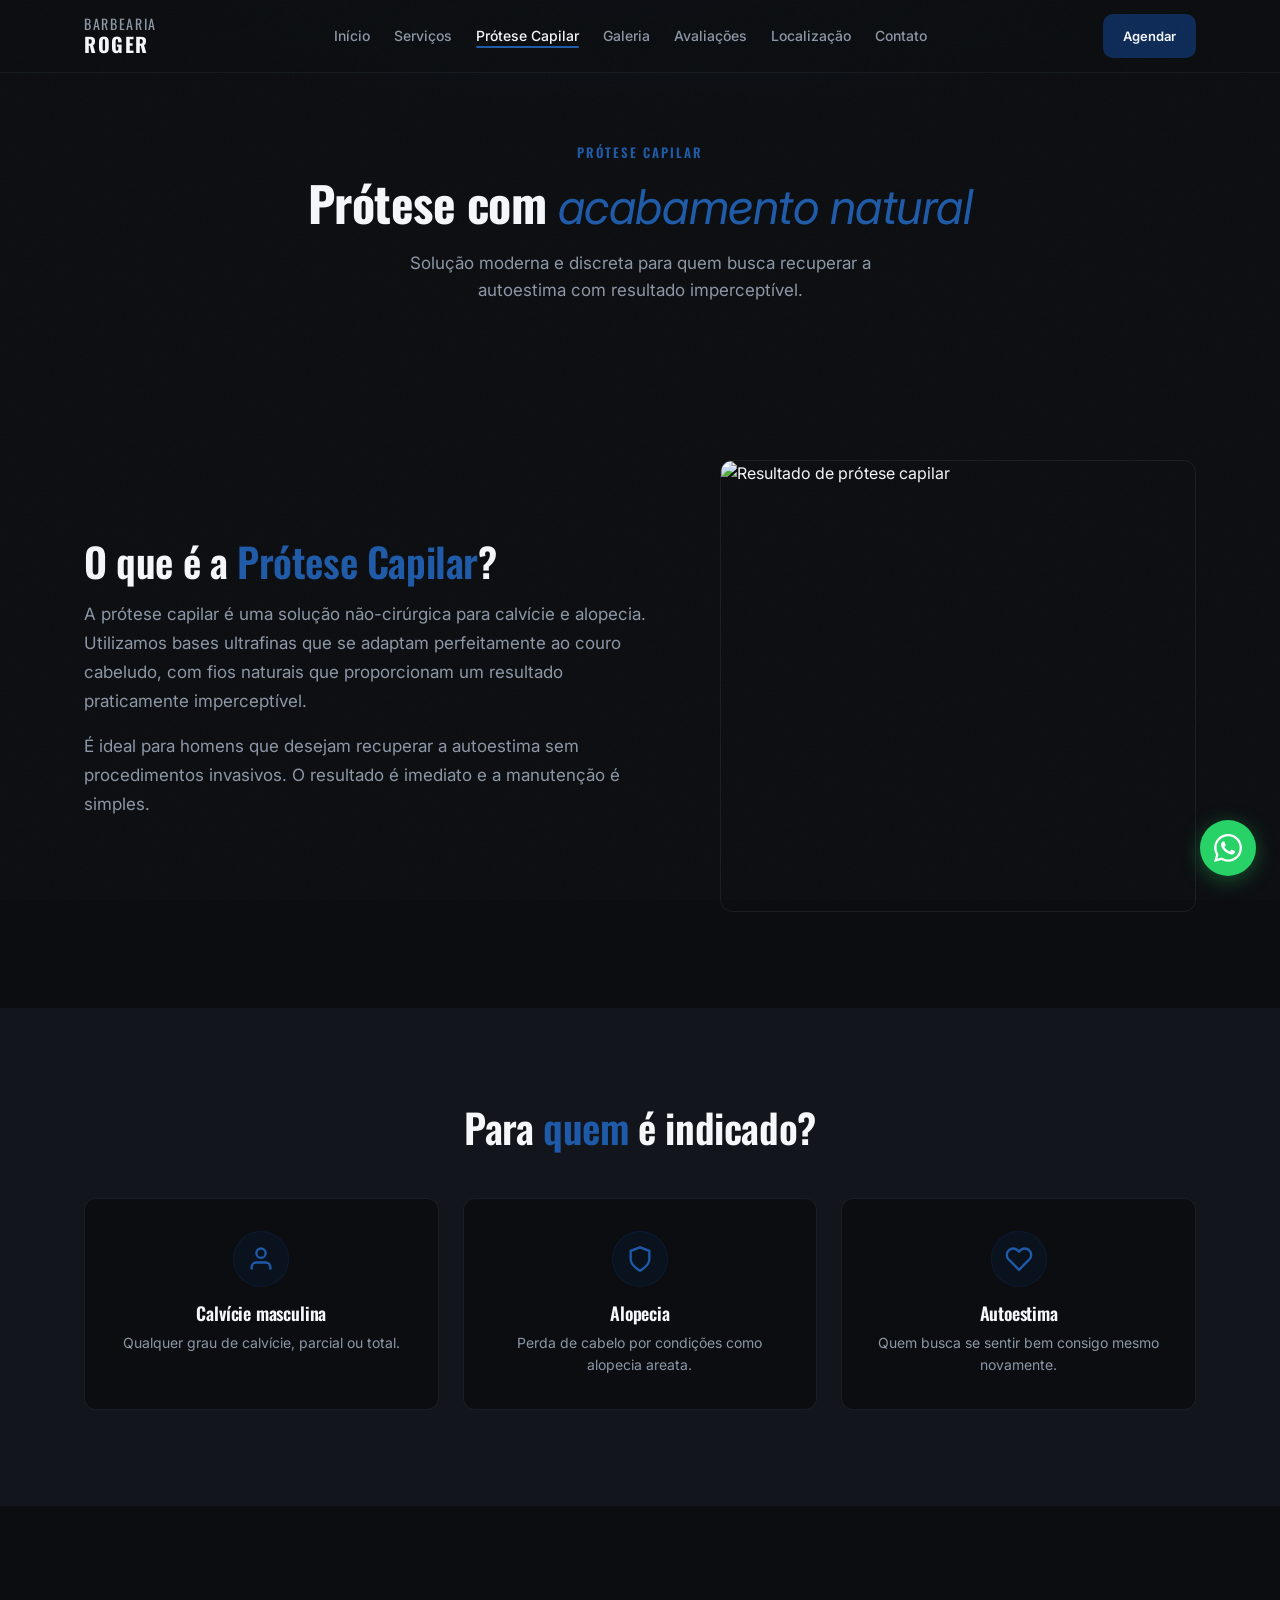
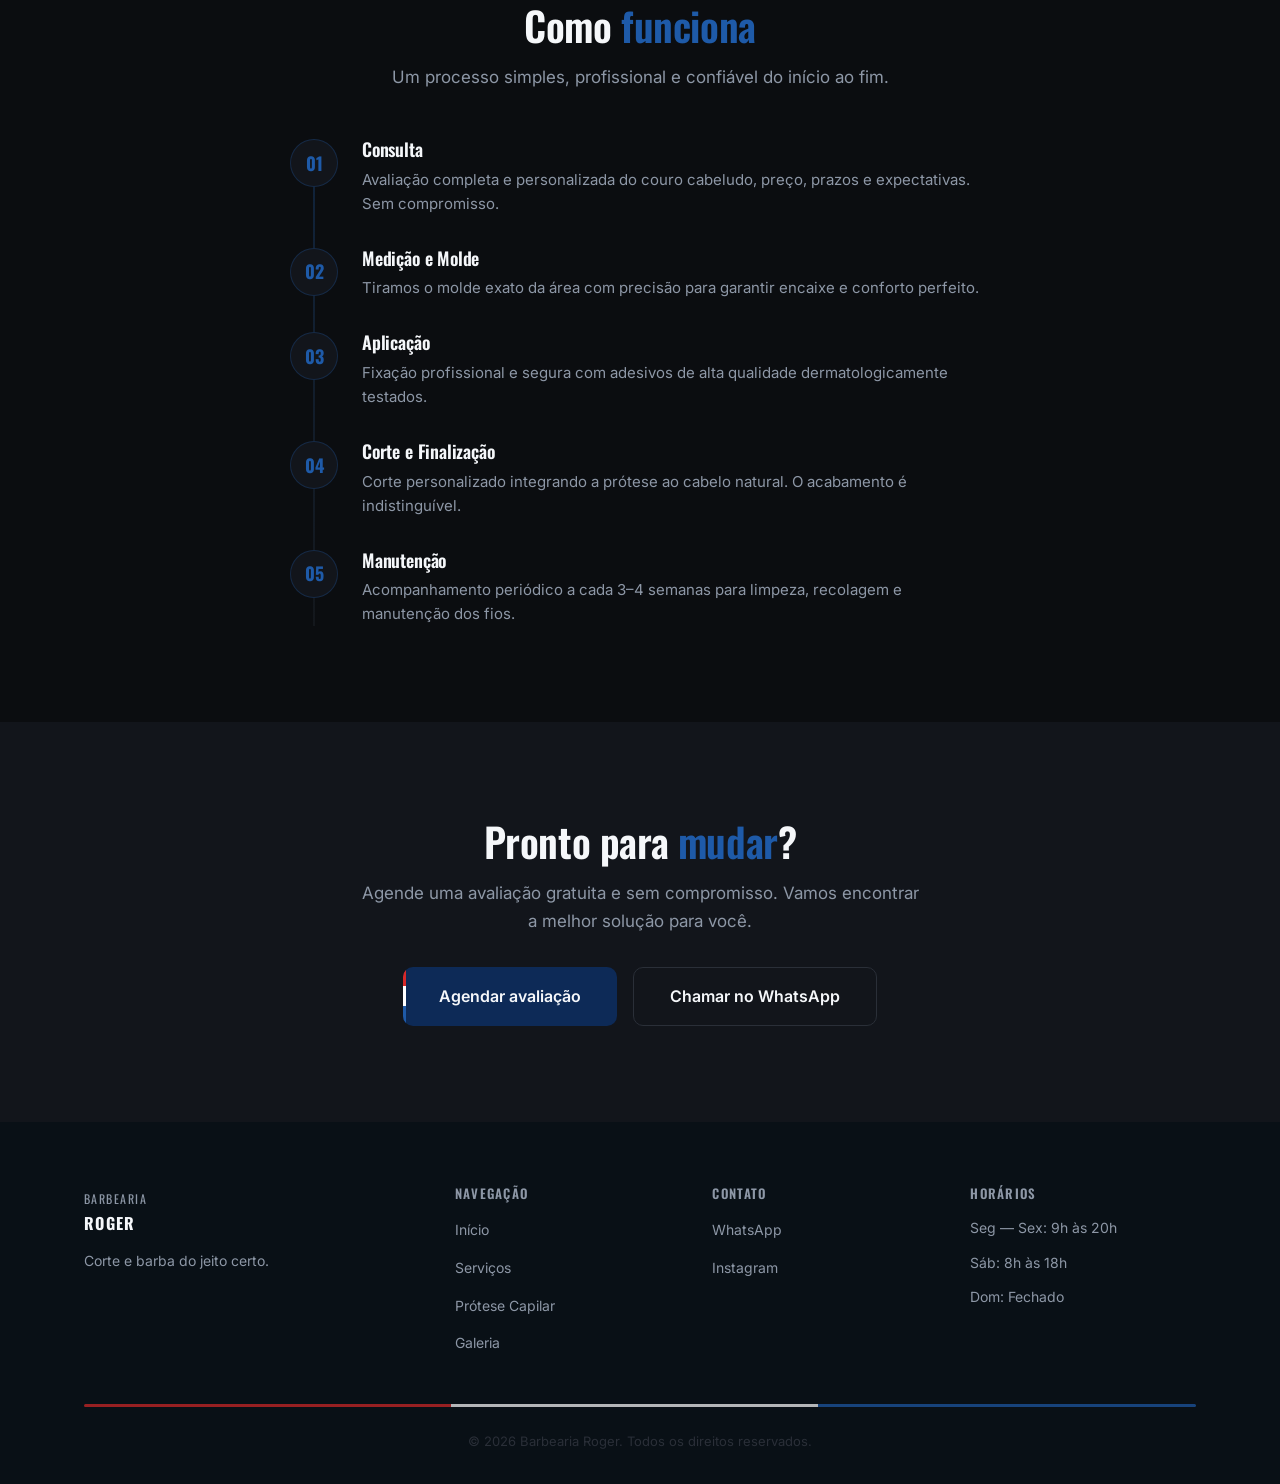
==== commit c74e4a6b: "feat: atualiza contatos, hero itálico, remove telefone - Título hero em itálico - WhatsApp: (15) 992" ====
--- a/protese.html
+++ b/protese.html
@@ -31,7 +31,7 @@
           <li><a href="index.html#contato" class="header__link">Contato</a></li>
         </ul>
       </nav>
-      <a href="https://wa.me/5500000000000" class="btn btn--primary header__cta" target="_blank" rel="noopener">Agendar</a>
+      <a href="https://wa.me/5515992014976" class="btn btn--primary header__cta" target="_blank" rel="noopener">Agendar</a>
       <button class="header__hamburger" id="hamburger" aria-label="Abrir menu">
         <span></span><span></span><span></span>
       </button>
@@ -48,7 +48,7 @@
       <li><a href="index.html#localizacao" class="mobile-nav__link">Localização</a></li>
       <li><a href="index.html#contato" class="mobile-nav__link">Contato</a></li>
     </ul>
-    <a href="https://wa.me/5500000000000" class="btn btn--primary mobile-nav__cta" target="_blank" rel="noopener">Agendar agora</a>
+    <a href="https://wa.me/5515992014976" class="btn btn--primary mobile-nav__cta" target="_blank" rel="noopener">Agendar agora</a>
   </div>
 
   <main>
@@ -166,11 +166,11 @@
         <h2 class="section__title" style="margin-bottom: var(--space-4);">Pronto para <span class="text-accent">mudar</span>?</h2>
         <p class="section__subtitle" style="margin-bottom: var(--space-6);">Agende uma avaliação gratuita e sem compromisso. Vamos encontrar a melhor solução para você.</p>
         <div style="display: flex; flex-wrap: wrap; justify-content: center; gap: var(--space-4);">
-          <a href="https://wa.me/5500000000000?text=Olá! Gostaria de agendar uma avaliação de prótese capilar." class="btn btn--primary btn--lg" target="_blank" rel="noopener">
+          <a href="https://wa.me/5515992014976?text=Olá! Gostaria de agendar uma avaliação de prótese capilar." class="btn btn--primary btn--lg" target="_blank" rel="noopener">
             <span class="btn__pole-stripe"></span>
             Agendar avaliação
           </a>
-          <a href="https://wa.me/5500000000000" class="btn btn--secondary btn--lg" target="_blank" rel="noopener">
+          <a href="https://wa.me/5515992014976" class="btn btn--secondary btn--lg" target="_blank" rel="noopener">
             Chamar no WhatsApp
           </a>
         </div>
@@ -198,9 +198,8 @@
         <div class="footer__col">
           <h4 class="footer__heading">CONTATO</h4>
           <ul class="footer__links">
-            <li><a href="https://wa.me/5500000000000" target="_blank" rel="noopener">WhatsApp</a></li>
-            <li><a href="https://instagram.com/" target="_blank" rel="noopener">Instagram</a></li>
-            <li><a href="tel:+5500000000000">(00) 0000-0000</a></li>
+            <li><a href="https://wa.me/5515992014976" target="_blank" rel="noopener">WhatsApp</a></li>
+            <li><a href="https://instagram.com/barbeariaroger" target="_blank" rel="noopener">Instagram</a></li>
           </ul>
         </div>
         <div class="footer__col">
@@ -219,7 +218,7 @@
     </div>
   </footer>
 
-  <a href="https://wa.me/5500000000000" class="whatsapp-float" target="_blank" rel="noopener" aria-label="WhatsApp">
+  <a href="https://wa.me/5515992014976" class="whatsapp-float" target="_blank" rel="noopener" aria-label="WhatsApp">
     <svg width="28" height="28" viewBox="0 0 24 24" fill="#fff"><path d="M17.472 14.382c-.297-.149-1.758-.867-2.03-.967-.273-.099-.471-.148-.67.15-.197.297-.767.966-.94 1.164-.173.199-.347.223-.644.075-.297-.15-1.255-.463-2.39-1.475-.883-.788-1.48-1.761-1.653-2.059-.173-.297-.018-.458.13-.606.134-.133.298-.347.446-.52.149-.174.198-.298.298-.497.099-.198.05-.371-.025-.52-.075-.149-.669-1.612-.916-2.207-.242-.579-.487-.5-.669-.51-.173-.008-.371-.01-.57-.01-.198 0-.52.074-.792.372-.272.297-1.04 1.016-1.04 2.479 0 1.462 1.065 2.875 1.213 3.074.149.198 2.096 3.2 5.077 4.487.709.306 1.262.489 1.694.625.712.227 1.36.195 1.871.118.571-.085 1.758-.719 2.006-1.413.248-.694.248-1.289.173-1.413-.074-.124-.272-.198-.57-.347m-5.421 7.403h-.004a9.87 9.87 0 01-5.031-1.378l-.361-.214-3.741.982.998-3.648-.235-.374a9.86 9.86 0 01-1.51-5.26c.001-5.45 4.436-9.884 9.888-9.884 2.64 0 5.122 1.03 6.988 2.898a9.825 9.825 0 012.893 6.994c-.003 5.45-4.437 9.884-9.885 9.884m8.413-18.297A11.815 11.815 0 0012.05 0C5.495 0 .16 5.335.157 11.892c0 2.096.547 4.142 1.588 5.945L.057 24l6.305-1.654a11.882 11.882 0 005.683 1.448h.005c6.554 0 11.89-5.335 11.893-11.893a11.821 11.821 0 00-3.48-8.413z"/></svg>
   </a>
 
--- a/css/style.css
+++ b/css/style.css
@@ -139,6 +139,31 @@
   font-style: italic;
   font-family: var(--font-body);
   font-weight: 400;
+}
+
+/* Hero title italic */
+.hero__title em {
+  font-style: italic;
+  font-family: var(--font-heading);
+}
+
+/* Contact notice */
+.contact-notice {
+  display: flex;
+  align-items: center;
+  gap: var(--space-3);
+  padding: var(--space-4) var(--space-5);
+  background: rgba(214, 40, 40, 0.08);
+  border: 1px solid rgba(214, 40, 40, 0.2);
+  border-radius: var(--radius-card);
+  font-size: 13px;
+  color: var(--gray-smoke);
+}
+
+.contact-notice svg {
+  flex-shrink: 0;
+  color: var(--red-pole);
+  opacity: 0.7;
 }
 
 /* ---- Buttons ---- */
